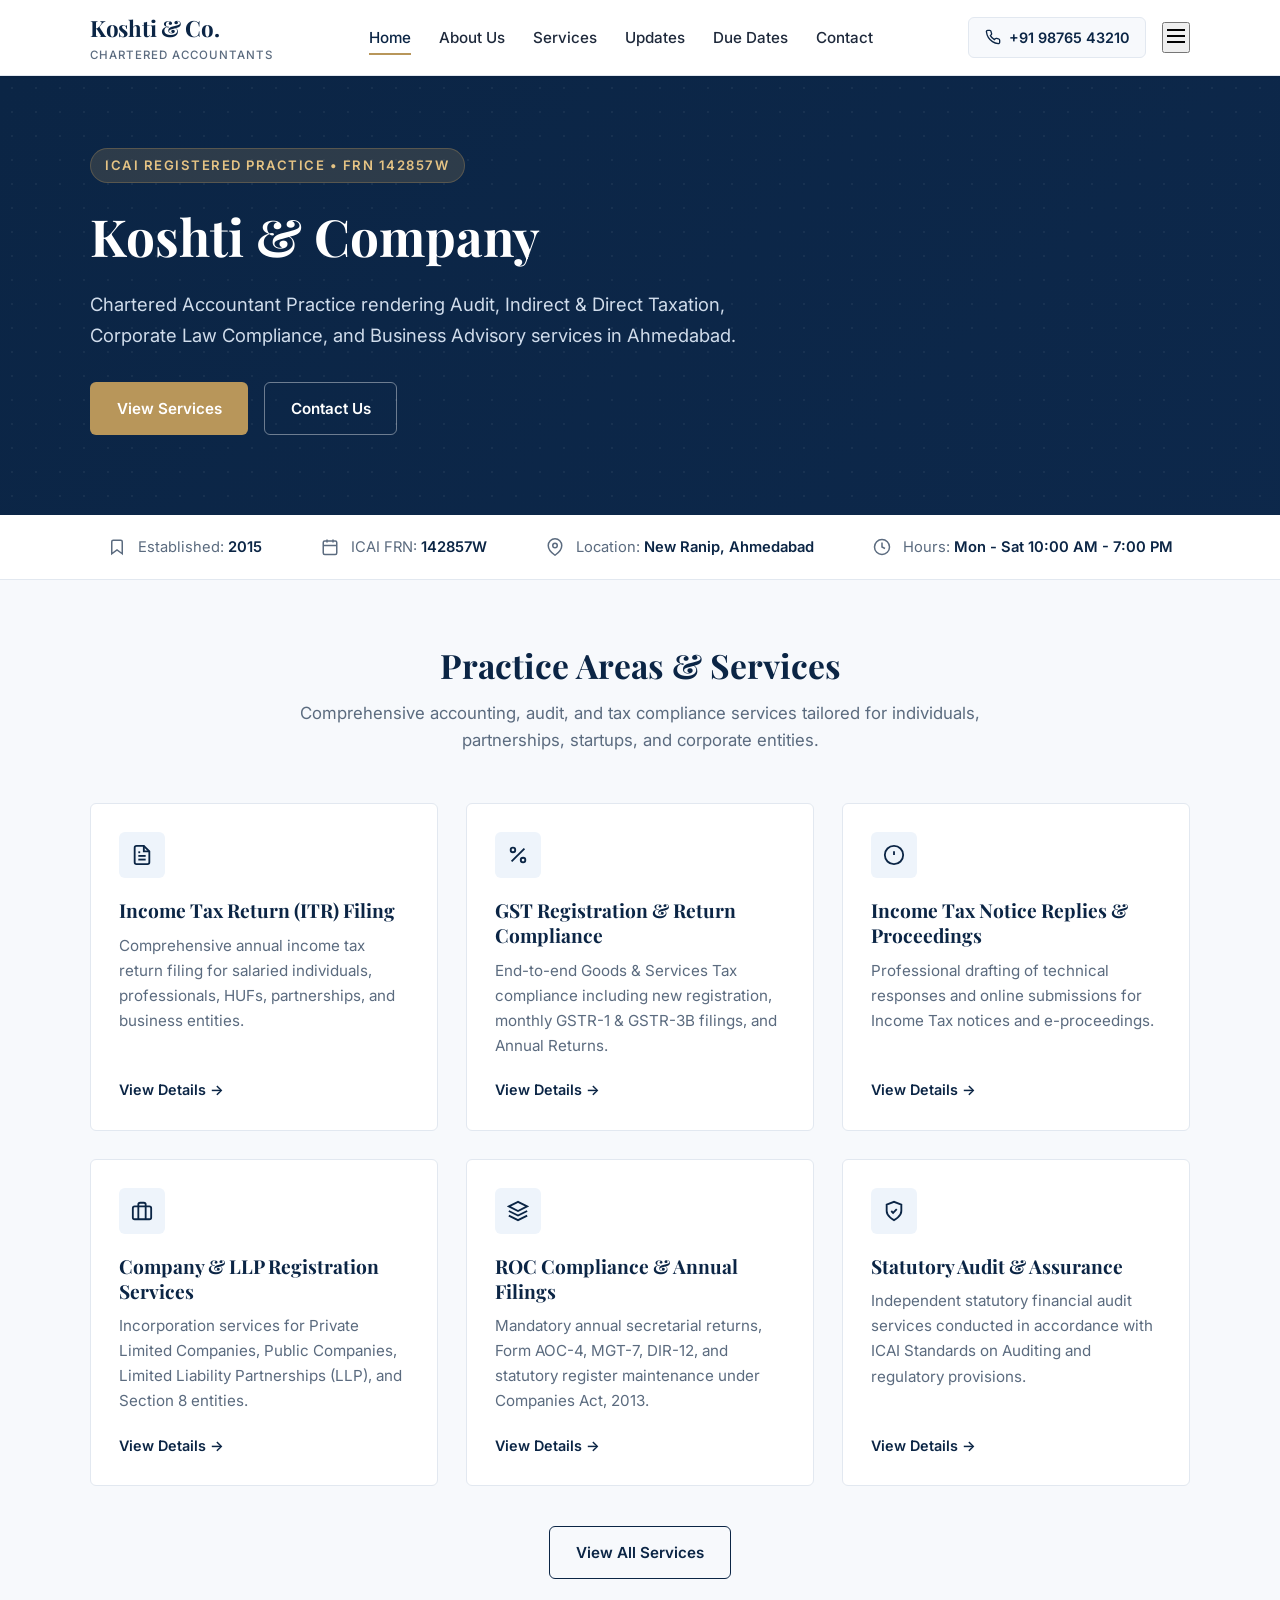
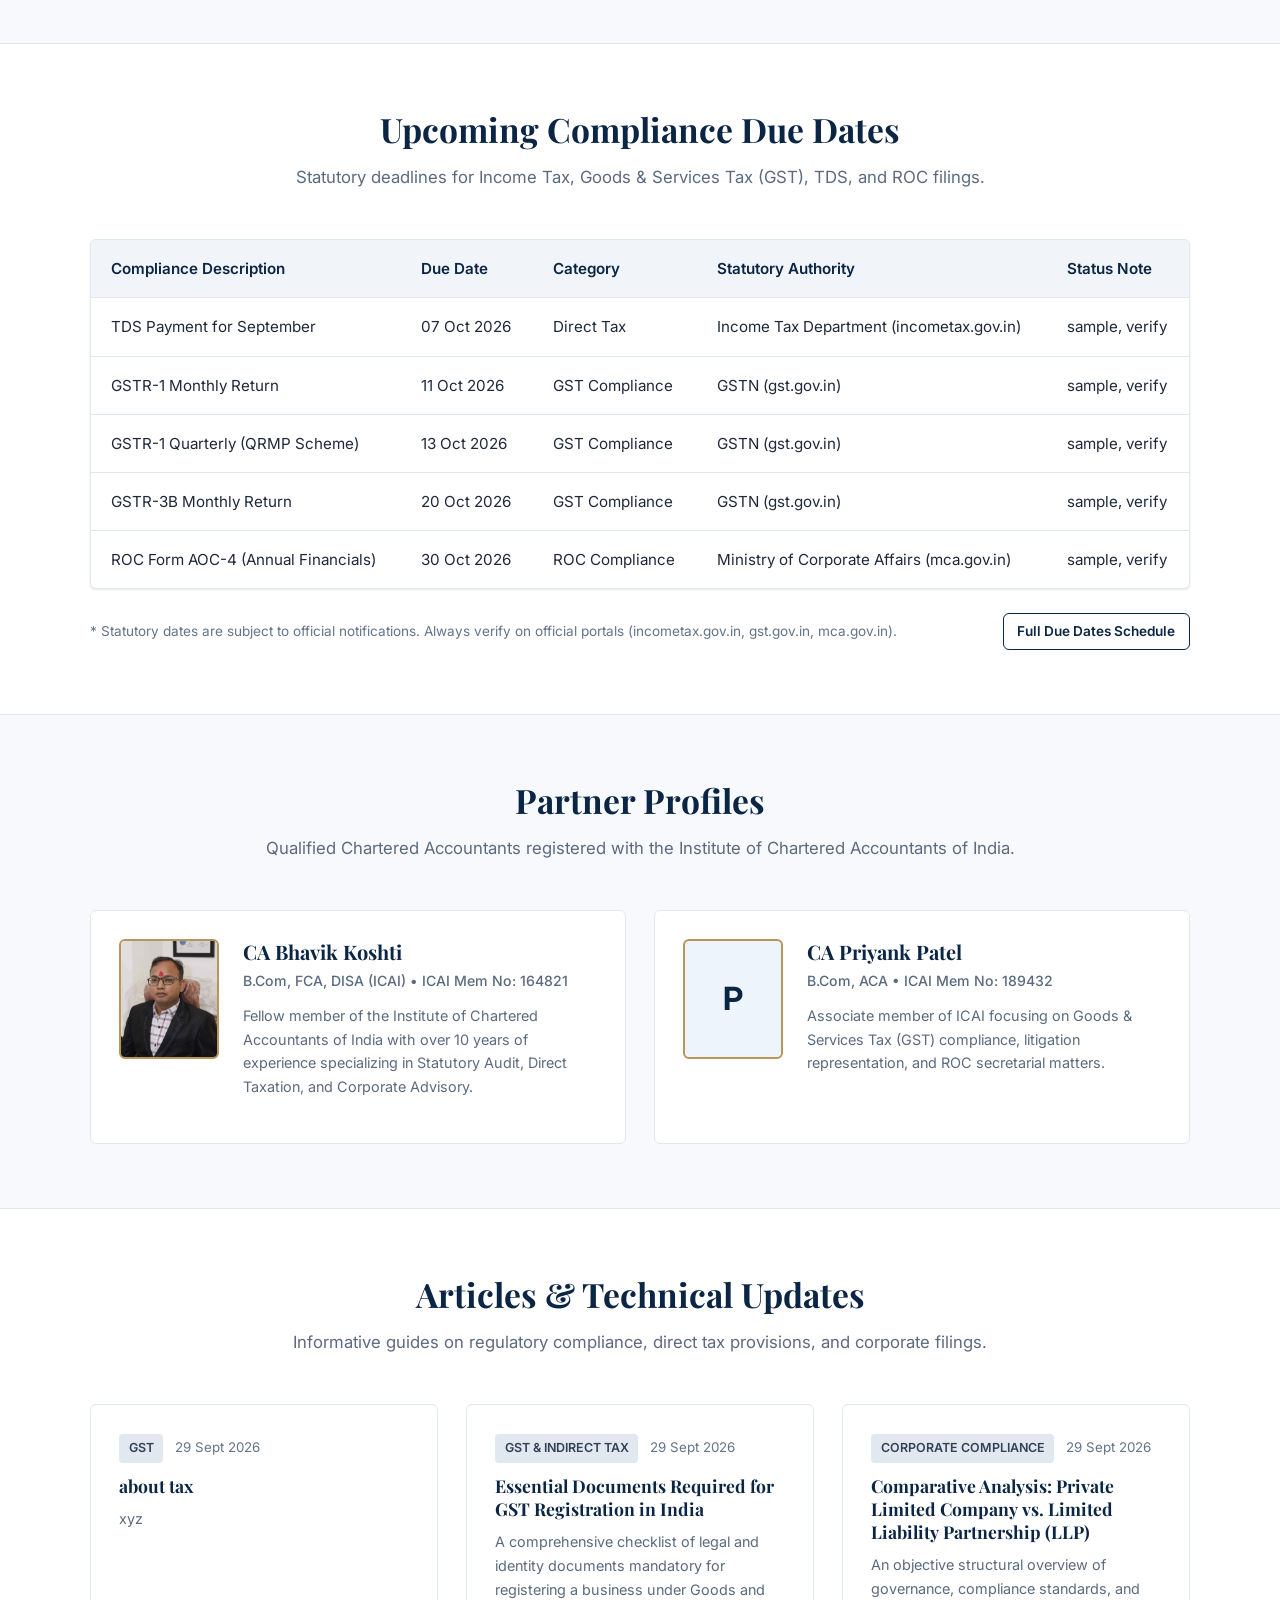
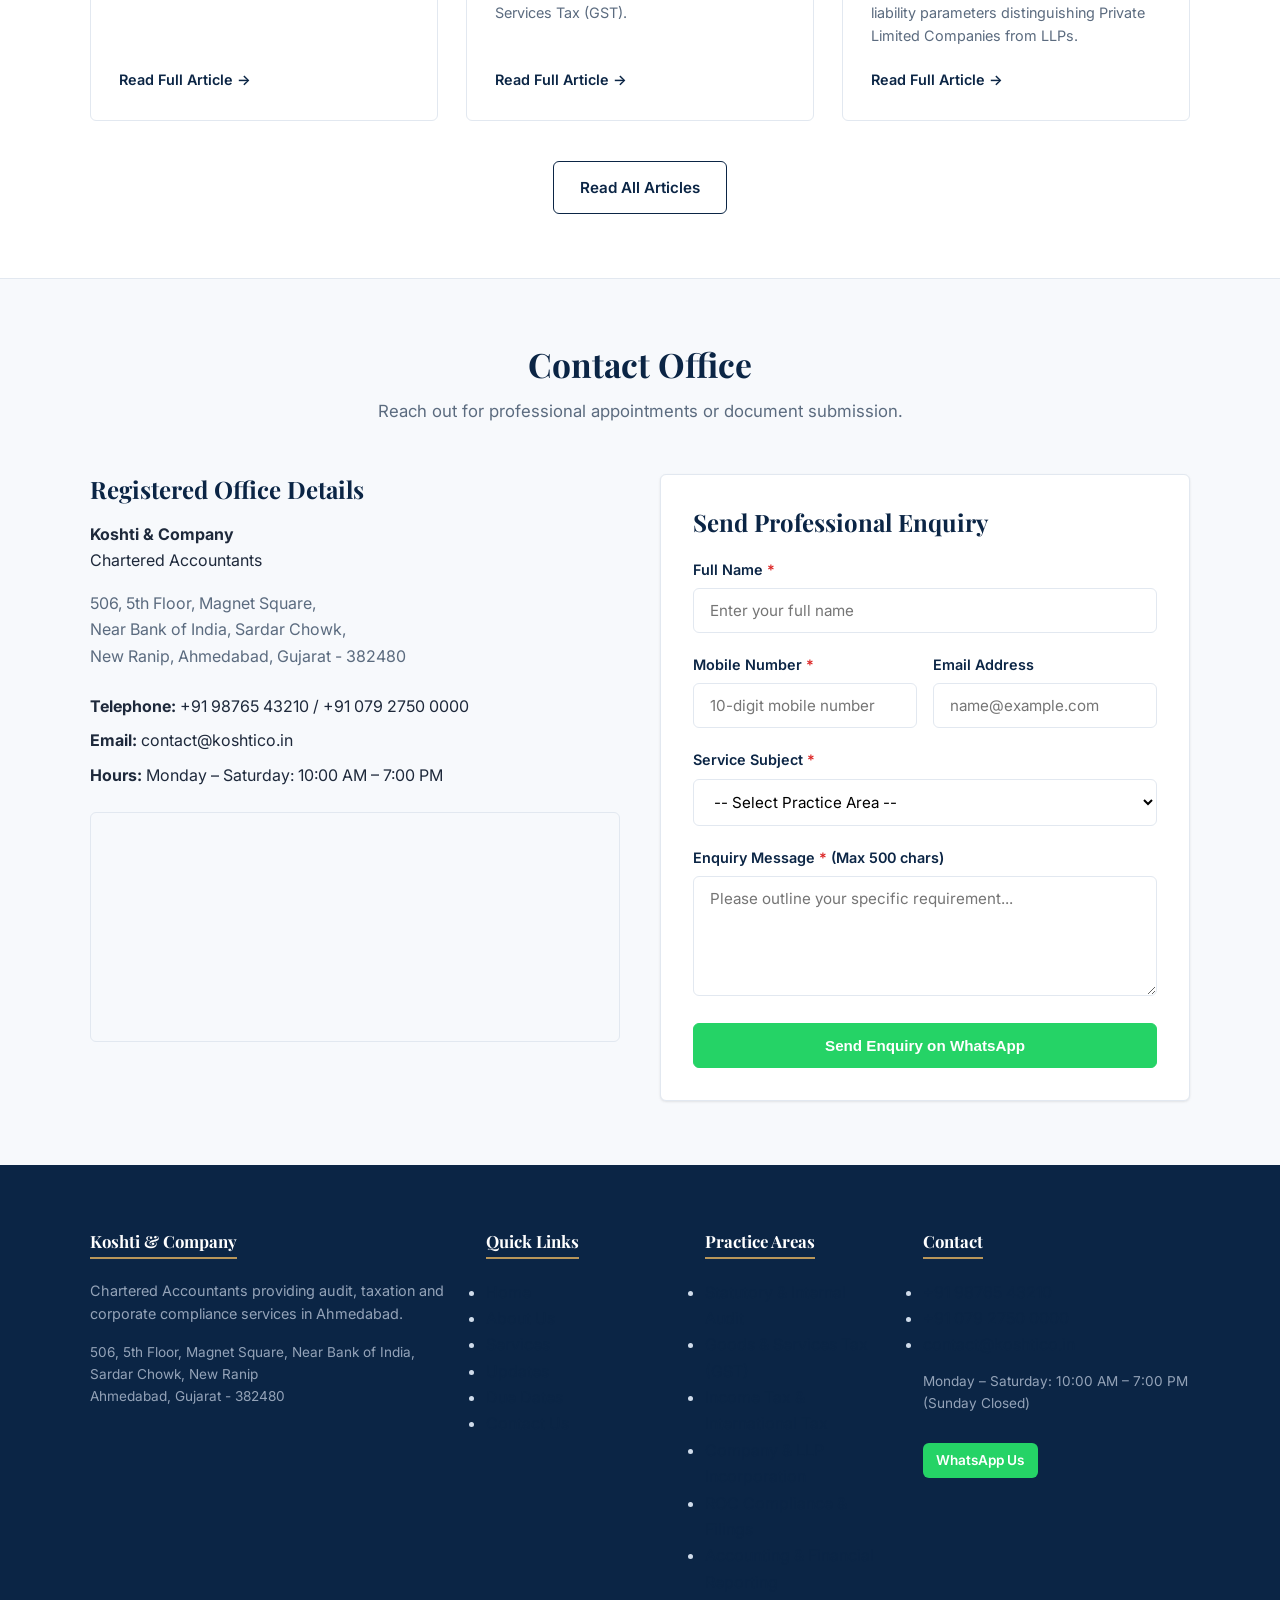
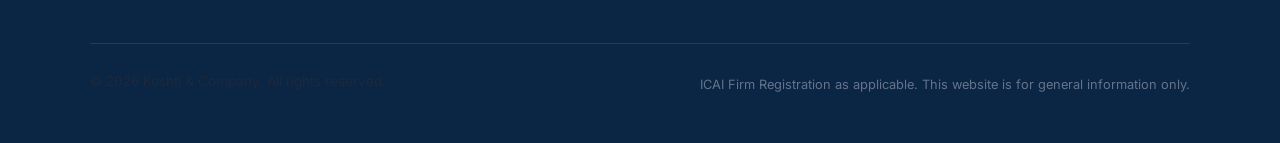
==== index.html @ a0640241 "Update project" ====
<!DOCTYPE html>
<html lang="en">
<head>
  <meta charset="UTF-8" />
  <meta name="viewport" content="width=device-width, initial-scale=1.0" />
  <title>Koshti & Company | Chartered Accountants | New Ranip, Ahmedabad</title>
  <meta name="description" content="Koshti & Company is a Chartered Accountant firm in New Ranip, Ahmedabad providing Statutory Audit, GST Compliance, Direct Taxation, and Corporate Secretarial Services." />
  <link rel="preconnect" href="https://fonts.googleapis.com">
  <link rel="preconnect" href="https://fonts.gstatic.com" crossorigin>
  <link href="https://fonts.googleapis.com/css2?family=Inter:wght@400;500;600;700&family=Playfair+Display:wght@600;700;800&display=swap" rel="stylesheet">
  <link rel="stylesheet" href="css/style.css" />
</head>
<body>

  <!-- Shared Site Header -->
  <div id="site-header"></div>

  <!-- Hero Section -->
  <section class="hero">
    <div class="hero-pattern"></div>
    <div class="container">
      <div class="hero-content">
        <span class="hero-badge">ICAI Registered Practice • FRN 142857W</span>
        <h1>Koshti & Company</h1>
        <p>Chartered Accountant Practice rendering Audit, Indirect & Direct Taxation, Corporate Law Compliance, and Business Advisory services in Ahmedabad.</p>
        <div class="hero-actions">
          <a href="services.html" class="btn btn-primary">View Services</a>
          <a href="contact.html" class="btn btn-secondary">Contact Us</a>
        </div>
      </div>
    </div>
  </section>

  <!-- Factual Information Strip -->
  <section class="fact-strip">
    <div class="container">
      <div class="fact-grid">
        <div class="fact-item">
          <svg width="18" height="18" viewBox="0 0 24 24" fill="none" stroke="currentColor" stroke-width="2"><path d="M19 21l-7-5-7 5V5a2 2 0 0 1 2-2h10a2 2 0 0 1 2 2z"></path></svg>
          <span>Established: <strong>2015</strong></span>
        </div>
        <div class="fact-item">
          <svg width="18" height="18" viewBox="0 0 24 24" fill="none" stroke="currentColor" stroke-width="2"><rect x="3" y="4" width="18" height="18" rx="2" ry="2"></rect><line x1="16" y1="2" x2="16" y2="6"></line><line x1="8" y1="2" x2="8" y2="6"></line><line x1="3" y1="10" x2="21" y2="10"></line></svg>
          <span>ICAI FRN: <strong>142857W</strong></span>
        </div>
        <div class="fact-item">
          <svg width="18" height="18" viewBox="0 0 24 24" fill="none" stroke="currentColor" stroke-width="2"><path d="M21 10c0 7-9 13-9 13s-9-6-9-13a9 9 0 0 1 18 0z"></path><circle cx="12" cy="10" r="3"></circle></svg>
          <span>Location: <strong>New Ranip, Ahmedabad</strong></span>
        </div>
        <div class="fact-item">
          <svg width="18" height="18" viewBox="0 0 24 24" fill="none" stroke="currentColor" stroke-width="2"><circle cx="12" cy="12" r="10"></circle><polyline points="12 6 12 12 16 14"></polyline></svg>
          <span>Hours: <strong>Mon - Sat 10:00 AM - 7:00 PM</strong></span>
        </div>
      </div>
    </div>
  </section>

  <!-- Practice Services Grid -->
  <section class="section">
    <div class="container">
      <div class="section-header">
        <h2>Practice Areas & Services</h2>
        <p>Comprehensive accounting, audit, and tax compliance services tailored for individuals, partnerships, startups, and corporate entities.</p>
      </div>

      <div class="grid-3" id="home-services-grid">
        <!-- Dynamically rendered via JS -->
      </div>

      <div style="text-align: center; margin-top: 2.5rem;">
        <a href="services.html" class="btn btn-outline">View All Services</a>
      </div>
    </div>
  </section>

  <!-- Upcoming Compliance Due Dates Widget -->
  <section class="section section-alt">
    <div class="container">
      <div class="section-header">
        <h2>Upcoming Compliance Due Dates</h2>
        <p>Statutory deadlines for Income Tax, Goods & Services Tax (GST), TDS, and ROC filings.</p>
      </div>

      <div class="due-table-wrapper" style="margin-bottom: 1.5rem;">
        <table class="due-table">
          <thead>
            <tr>
              <th>Compliance Description</th>
              <th>Due Date</th>
              <th>Category</th>
              <th>Statutory Authority</th>
              <th>Status Note</th>
            </tr>
          </thead>
          <tbody id="home-due-dates-body">
            <!-- Dynamically rendered via JS -->
          </tbody>
        </table>
      </div>

      <div style="display: flex; justify-content: space-between; align-items: center; flex-wrap: wrap; gap: 1rem;">
        <span style="font-size: 0.85rem; color: #64748B;">* Statutory dates are subject to official notifications. Always verify on official portals (incometax.gov.in, gst.gov.in, mca.gov.in).</span>
        <a href="due-dates.html" class="btn btn-outline btn-sm">Full Due Dates Schedule</a>
      </div>
    </div>
  </section>

  <!-- Partners Section -->
  <section class="section">
    <div class="container">
      <div class="section-header">
        <h2>Partner Profiles</h2>
        <p>Qualified Chartered Accountants registered with the Institute of Chartered Accountants of India.</p>
      </div>

      <div class="grid-3" id="home-partners-grid" style="grid-template-columns: repeat(auto-fit, minmax(340px, 1fr));">
        <!-- Dynamically rendered via JS -->
      </div>
    </div>
  </section>

  <!-- Latest Articles & Updates Section -->
  <section class="section section-alt">
    <div class="container">
      <div class="section-header">
        <h2>Articles & Technical Updates</h2>
        <p>Informative guides on regulatory compliance, direct tax provisions, and corporate filings.</p>
      </div>

      <div class="grid-3" id="home-articles-grid">
        <!-- Dynamically rendered via JS -->
      </div>

      <div style="text-align: center; margin-top: 2.5rem;">
        <a href="updates.html" class="btn btn-outline">Read All Articles</a>
      </div>
    </div>
  </section>

  <!-- Home Contact Section -->
  <section class="section">
    <div class="container">
      <div class="section-header">
        <h2>Contact Office</h2>
        <p>Reach out for professional appointments or document submission.</p>
      </div>

      <div style="display: grid; grid-template-columns: 1fr 1fr; gap: 2.5rem;" class="contact-grid-container">
        <!-- Contact Info & Map -->
        <div>
          <h3 style="margin-bottom: 1rem;">Registered Office Details</h3>
          <p><strong>Koshti & Company</strong><br />Chartered Accountants</p>
          <p class="text-muted" style="margin-bottom: 1.5rem;">
            506, 5th Floor, Magnet Square,<br />
            Near Bank of India, Sardar Chowk,<br />
            New Ranip, Ahmedabad, Gujarat - 382480
          </p>

          <p style="margin-bottom: 0.5rem;"><strong>Telephone:</strong> +91 98765 43210 / +91 079 2750 0000</p>
          <p style="margin-bottom: 0.5rem;"><strong>Email:</strong> contact@koshtico.in</p>
          <p style="margin-bottom: 1.5rem;"><strong>Hours:</strong> Monday – Saturday: 10:00 AM – 7:00 PM</p>

          <div style="border-radius: var(--radius); overflow: hidden; border: 1px solid var(--border-color); height: 230px;">
            <iframe src="https://maps.google.com/maps?q=Magnet+Square+New+Ranip+Ahmedabad&t=&z=15&ie=UTF8&iwloc=&output=embed" width="100%" height="100%" style="border:0;" allowfullscreen="" loading="lazy"></iframe>
          </div>
        </div>

        <!-- Contact Form -->
        <div style="background: var(--white); padding: 2rem; border-radius: var(--radius); border: 1px solid var(--border-color); box-shadow: var(--shadow-sm);">
          <h3 style="margin-bottom: 1.25rem;">Send Professional Enquiry</h3>
          
          <div id="home-contact-success" class="form-success-msg"></div>

          <form id="home-contact-form">
            <!-- Hidden Spam Honeypot -->
            <input type="text" name="website_hp" class="website-hp-field" tabindex="-1" autocomplete="off" />

            <div class="form-group">
              <label class="form-label" for="home-name">Full Name <span style="color:#DC2626;">*</span></label>
              <input type="text" id="home-name" class="form-control" placeholder="Enter your full name" required />
              <div id="err-home-name" class="form-error"></div>
            </div>

            <div style="display: grid; grid-template-columns: 1fr 1fr; gap: 1rem;">
              <div class="form-group">
                <label class="form-label" for="home-phone">Mobile Number <span style="color:#DC2626;">*</span></label>
                <input type="tel" id="home-phone" class="form-control" placeholder="10-digit mobile number" required />
                <div id="err-home-phone" class="form-error"></div>
              </div>
              <div class="form-group">
                <label class="form-label" for="home-email">Email Address</label>
                <input type="email" id="home-email" class="form-control" placeholder="name@example.com" />
                <div id="err-home-email" class="form-error"></div>
              </div>
            </div>

            <div class="form-group">
              <label class="form-label" for="home-subject">Service Subject <span style="color:#DC2626;">*</span></label>
              <select id="home-subject" class="form-control" required>
                <option value="">-- Select Practice Area --</option>
                <option value="ITR Filing (individuals & businesses)">Income Tax Return (ITR) Filing</option>
                <option value="GST Registration & Returns">GST Registration & Returns</option>
                <option value="Income Tax Notice Replies">Income Tax Notice Replies</option>
                <option value="Company & LLP Registration">Company & LLP Incorporation</option>
                <option value="ROC Compliance & Annual Filings">ROC Compliance & Annual Filings</option>
                <option value="Statutory Audit">Statutory & Internal Audit</option>
                <option value="Tax Audit">Tax Audit under Sec 44AB</option>
                <option value="Accounting & Bookkeeping">Accounting & Bookkeeping</option>
                <option value="Startup Registration & Compliance">Startup Advisory & Registration</option>
                <option value="NRI Taxation">NRI Taxation & 15CA/CB</option>
                <option value="Net Worth & Other Certifications">Net Worth Certifications</option>
                <option value="TDS Returns">TDS Return Filings</option>
              </select>
              <div id="err-home-subject" class="form-error"></div>
            </div>

            <div class="form-group">
              <label class="form-label" for="home-message">Enquiry Message <span style="color:#DC2626;">*</span> (Max 500 chars)</label>
              <textarea id="home-message" class="form-control" maxlength="500" placeholder="Please outline your specific requirement..." required></textarea>
              <div id="err-home-message" class="form-error"></div>
            </div>

            <button type="submit" id="home-submit-btn" class="btn btn-primary" style="width: 100%; background:#25D366; border-color:#25D366;">Send Enquiry on WhatsApp</button>
          </form>
        </div>
      </div>
    </div>
  </section>

  <!-- Shared Site Footer -->
  <div id="site-footer"></div>

  <!-- Client JavaScript -->
  <script src="js/data.js"></script>
  <script src="js/header.js"></script>
  <script src="js/footer.js"></script>
  <script src="js/main.js"></script>
  <script>
    document.addEventListener('DOMContentLoaded', () => {
      // 1. Services for Home Grid
      const servicesGrid = document.getElementById('home-services-grid');
      if (servicesGrid) {
        const services = (typeof getServices === 'function' ? getServices() : []).slice(0, 6);
        servicesGrid.innerHTML = services.map(s => `
          <div class="card">
            <div class="card-icon">${getServiceSvgIcon(s.icon)}</div>
            <h3 class="card-title">${s.title}</h3>
            <p class="card-body">${s.short_desc}</p>
            <a href="service.html?s=${s.slug}" class="card-link">View Details &rarr;</a>
          </div>
        `).join('');
      }

      // 2. Due Dates
      const dueBody = document.getElementById('home-due-dates-body');
      if (dueBody) {
        const dueDates = typeof getDueDates === 'function' ? getDueDates(5) : [];
        dueBody.innerHTML = dueDates.map(d => {
          const dt = new Date(d.due_date);
          const formatted = dt.toLocaleDateString('en-IN', { day: '2-digit', month: 'short', year: 'numeric' });
          return `<tr>
            <td>${d.title}</td>
            <td>${formatted}</td>
            <td>${d.category || ''}</td>
            <td>${d.authority || ''}</td>
            <td>${d.verification_status || ''}</td>
          </tr>`;
        }).join('') || '<tr><td colspan="5">No upcoming due dates.</td></tr>';
      }

      // 3. Config: hero + partners
      const config = typeof getSiteConfig === 'function' ? getSiteConfig() : {};
      if (config.heroBgImage) {
        const heroEl = document.querySelector('.hero');
        if (heroEl) {
          heroEl.style.setProperty('--hero-bg-img', `url('${config.heroBgImage}')`);
        }
      }
      const partnersGrid = document.getElementById('home-partners-grid');
      if (partnersGrid) {
        const partners = config.partners || [];
        partnersGrid.innerHTML = partners.map(p => {
          const hasPhoto = p.photo && p.photo.trim().length > 0;
          const avatarHtml = hasPhoto
            ? `<img src="${p.photo}" alt="${p.name}" onerror="this.outerHTML='${p.name.replace('CA ', '').charAt(0)}'" />`
            : p.name.replace('CA ', '').charAt(0);
          return `
            <div class="partner-card">
              <div class="partner-avatar">${avatarHtml}</div>
              <div class="partner-info">
                <h3>${p.name}</h3>
                <div class="partner-meta">${p.qualification} • ICAI Mem No: ${p.membershipNo}</div>
                <p style="font-size: 0.9rem; color: #5B6B7F;">${p.bio}</p>
              </div>
            </div>
          `;
        }).join('');
      }

      // 4. Articles
      const articlesGrid = document.getElementById('home-articles-grid');
      if (articlesGrid) {
        const articles = typeof getArticles === 'function' ? getArticles(3) : [];
        articlesGrid.innerHTML = articles.map(a => {
          const publishedDate = new Date(a.published_at).toLocaleDateString('en-IN', { day: '2-digit', month: 'short', year: 'numeric' });
          return `
            <div class="card">
              <div style="margin-bottom: 0.75rem;">
                <span class="badge-tag">${a.category}</span>
                <small style="color: #64748B; margin-left: 8px;">${publishedDate}</small>
              </div>
              <h3 class="card-title" style="font-size: 1.1rem;">${a.title}</h3>
              <p class="card-body" style="font-size: 0.9rem;">${a.excerpt}</p>
              <a href="article.html?a=${a.slug}" class="card-link">Read Full Article &rarr;</a>
            </div>
          `;
        }).join('');
      }

      // 5. Contact form → WhatsApp
      const form = document.getElementById('home-contact-form');
      if (form) {
        form.addEventListener('submit', (e) => {
          e.preventDefault();
          const name = document.getElementById('home-name').value.trim();
          const phone = document.getElementById('home-phone').value.trim();
          const email = document.getElementById('home-email').value.trim();
          const subject = document.getElementById('home-subject').value.trim();
          const message = document.getElementById('home-message').value.trim();
          const successBox = document.getElementById('home-contact-success');

          document.querySelectorAll('.form-error').forEach(el => el.style.display = 'none');
          successBox.style.display = 'none';

          let isValid = true;
          if (name.length < 2) {
            document.getElementById('err-home-name').textContent = 'Please enter your full name.';
            document.getElementById('err-home-name').style.display = 'block';
            isValid = false;
          }
          const cleanPhone = phone.replace(/[\s\-\+\(\)]/g, '');
          if (!/^(?:91)?[6789]\d{9}$/.test(cleanPhone)) {
            document.getElementById('err-home-phone').textContent = 'Enter a valid 10-digit Indian mobile number.';
            document.getElementById('err-home-phone').style.display = 'block';
            isValid = false;
          }
          if (email && !/^[^\s@]+@[^\s@]+\.[^\s@]+$/.test(email)) {
            document.getElementById('err-home-email').textContent = 'Enter a valid email address.';
            document.getElementById('err-home-email').style.display = 'block';
            isValid = false;
          }
          if (!subject) {
            document.getElementById('err-home-subject').textContent = 'Please select a service.';
            document.getElementById('err-home-subject').style.display = 'block';
            isValid = false;
          }
          if (message.length < 5) {
            document.getElementById('err-home-message').textContent = 'Message must be at least 5 characters.';
            document.getElementById('err-home-message').style.display = 'block';
            isValid = false;
          }
          if (!isValid) return;

          const waText = [
            'Hello Koshti & Company,',
            '',
            'I would like to make an enquiry.',
            '',
            `*Name:* ${name}`,
            `*Phone:* ${phone}`,
            email ? `*Email:* ${email}` : null,
            `*Service:* ${subject}`,
            `*Message:* ${message}`
          ].filter(Boolean).join('\n');

          const wa = (config && config.whatsapp) || '919876543210';
          window.open(`https://wa.me/${wa}?text=${encodeURIComponent(waText)}`, '_blank');
          form.reset();
          successBox.textContent = 'Opening WhatsApp… Please send the message to complete your enquiry.';
          successBox.style.display = 'block';
        });
      }
    });
  </script>
</body>
</html>
---- css/style.css ----
/* ==========================================================================
   Koshti & Company - Professional ICAI Compliant Stylesheet
   Palette: Deep Navy (#0B2545), Slate (#5B6B7F), Off-White (#F7F9FC), Muted Gold (#B8965A)
   ========================================================================== */

:root {
  --primary: #0B2545;
  --secondary: #5B6B7F;
  --bg-light: #F7F9FC;
  --accent: #B8965A;
  --text-dark: #1E293B;
  --border-color: #E2E8F0;
  --white: #FFFFFF;
  --shadow-sm: 0 1px 3px rgba(0,0,0,0.06), 0 1px 2px rgba(0,0,0,0.04);
  --shadow-md: 0 4px 12px rgba(11, 37, 69, 0.08);
  --shadow-lg: 0 10px 25px rgba(11, 37, 69, 0.12);
  --radius: 6px;
  --font-heading: 'Playfair Display', Georgia, serif;
  --font-body: 'Inter', -apple-system, BlinkMacSystemFont, "Segoe UI", Roboto, sans-serif;
  --max-width: 1140px;
}

*, *::before, *::after {
  box-sizing: border-box;
  margin: 0;
  padding: 0;
}

html {
  font-size: 16px;
  scroll-behavior: smooth;
  -webkit-text-size-adjust: 100%;
}

body {
  font-family: var(--font-body);
  color: var(--text-dark);
  background-color: var(--bg-light);
  line-height: 1.65;
  display: flex;
  flex-direction: column;
  min-height: 100vh;
  font-weight: 400;
}

/* Accessibility Focus States */
a:focus-visible, button:focus-visible, input:focus-visible, select:focus-visible, textarea:focus-visible {
  outline: 2px solid var(--accent);
  outline-offset: 3px;
}

/* Typography */
h1, h2, h3, h4, h5, h6 {
  font-family: var(--font-heading);
  color: var(--primary);
  line-height: 1.3;
  margin-bottom: 0.75rem;
  font-weight: 700;
}

h1 { font-size: clamp(2rem, 4vw, 2.75rem); }
h2 { font-size: clamp(1.5rem, 3vw, 2.1rem); }
h3 { font-size: clamp(1.25rem, 2.5vw, 1.5rem); }
h4 { font-size: 1.15rem; }

p {
  margin-bottom: 1rem;
  color: var(--text-dark);
}

.text-muted { color: var(--secondary); }
.text-accent { color: var(--accent); }

a {
  color: var(--primary);
  text-decoration: none;
  transition: color 0.2s ease;
}

a:hover {
  color: var(--accent);
}

/* Layout Elements */
.container {
  width: 100%;
  max-width: var(--max-width);
  margin: 0 auto;
  padding: 0 1.25rem;
}

.section {
  padding: 4rem 0;
}

.section-alt {
  background-color: var(--white);
  border-top: 1px solid var(--border-color);
  border-bottom: 1px solid var(--border-color);
}

.section-header {
  text-align: center;
  max-width: 750px;
  margin: 0 auto 3rem auto;
}

.section-header p {
  color: var(--secondary);
  font-size: 1.05rem;
}

/* Sticky Header */
.site-header {
  background-color: var(--white);
  border-bottom: 1px solid var(--border-color);
  position: sticky;
  top: 0;
  z-index: 1000;
  box-shadow: var(--shadow-sm);
  transition: all 0.3s ease;
}

.header-inner {
  display: flex;
  align-items: center;
  justify-content: space-between;
  height: 75px;
}

.logo-brand {
  display: flex;
  flex-direction: column;
}

.logo-brand .brand-title {
  font-family: var(--font-heading);
  font-size: 1.4rem;
  font-weight: 700;
  color: var(--primary);
  letter-spacing: -0.3px;
}

.logo-brand .brand-subtitle {
  font-size: 0.72rem;
  text-transform: uppercase;
  letter-spacing: 1px;
  color: var(--secondary);
  font-weight: 500;
}

/* Navigation */
.nav-menu {
  display: flex;
  align-items: center;
  gap: 1.75rem;
  list-style: none;
}

.nav-link {
  font-size: 0.95rem;
  font-weight: 500;
  color: var(--text-dark);
  padding: 0.5rem 0;
  position: relative;
}

.nav-link:hover, .nav-link.active {
  color: var(--primary);
}

.nav-link.active::after {
  content: '';
  position: absolute;
  bottom: 0;
  left: 0;
  right: 0;
  height: 2px;
  background-color: var(--accent);
}

.header-cta-phone {
  display: inline-flex;
  align-items: center;
  gap: 0.5rem;
  font-size: 0.9rem;
  font-weight: 600;
  color: var(--primary);
  background-color: var(--bg-light);
  padding: 0.5rem 1rem;
  border-radius: var(--radius);
  border: 1px solid var(--border-color);
}

.header-cta-phone:hover {
  background-color: #EBF1F8;
}

/* Mobile Nav Toggle */
.mobile-nav-toggle {
  display: none;
  background: none;
  border: none;
  font-size: 1.5rem;
  color: var(--primary);
  cursor: pointer;
  padding: 0.5rem;
}

/* Hero Section */
.hero {
  background-color: var(--primary);
  background-image: linear-gradient(135deg, rgba(11, 37, 69, 0.88) 0%, rgba(13, 40, 75, 0.92) 100%), var(--hero-bg-img, none);
  background-size: cover;
  background-position: center;
  color: var(--white);
  padding: 4.5rem 0 5rem 0;
  position: relative;
  overflow: hidden;
}

.hero-pattern {
  position: absolute;
  top: 0; right: 0; bottom: 0; left: 0;
  opacity: 0.05;
  background-image: radial-gradient(#ffffff 1px, transparent 1px);
  background-size: 24px 24px;
  pointer-events: none;
}

.hero-content {
  max-width: 800px;
  position: relative;
  z-index: 2;
}

.hero-badge {
  display: inline-block;
  background: rgba(184, 150, 90, 0.2);
  color: #E5C384;
  font-size: 0.82rem;
  text-transform: uppercase;
  letter-spacing: 1.5px;
  font-weight: 600;
  padding: 0.35rem 0.9rem;
  border-radius: 20px;
  margin-bottom: 1.25rem;
  border: 1px solid rgba(184, 150, 90, 0.3);
}

.hero h1 {
  color: var(--white);
  font-size: clamp(2.2rem, 4.5vw, 3.2rem);
  margin-bottom: 1.25rem;
}

.hero p {
  color: #D0DCEB;
  font-size: 1.15rem;
  margin-bottom: 2rem;
  max-width: 700px;
}

.hero-actions {
  display: flex;
  gap: 1rem;
  flex-wrap: wrap;
}

/* Buttons */
.btn {
  display: inline-flex;
  align-items: center;
  justify-content: center;
  gap: 0.5rem;
  padding: 0.8rem 1.6rem;
  font-size: 0.95rem;
  font-weight: 600;
  border-radius: var(--radius);
  cursor: pointer;
  transition: all 0.2s ease;
  border: 1px solid transparent;
  text-align: center;
}

.btn-primary {
  background-color: var(--accent);
  color: var(--white);
}

.btn-primary:hover {
  background-color: #A08046;
  color: var(--white);
}

.btn-secondary {
  background-color: transparent;
  color: var(--white);
  border-color: rgba(255, 255, 255, 0.4);
}

.btn-secondary:hover {
  background-color: rgba(255, 255, 255, 0.1);
  color: var(--white);
}

.btn-outline {
  background-color: transparent;
  color: var(--primary);
  border-color: var(--primary);
}

.btn-outline:hover {
  background-color: var(--primary);
  color: var(--white);
}

.btn-sm {
  padding: 0.4rem 0.85rem;
  font-size: 0.85rem;
}

/* Fact Strip */
.fact-strip {
  background-color: var(--white);
  border-bottom: 1px solid var(--border-color);
  padding: 1.25rem 0;
}

.fact-grid {
  display: flex;
  justify-content: space-around;
  align-items: center;
  flex-wrap: wrap;
  gap: 1.5rem;
}

.fact-item {
  display: flex;
  align-items: center;
  gap: 0.75rem;
  font-size: 0.92rem;
  color: var(--secondary);
}

.fact-item strong {
  color: var(--primary);
  font-weight: 600;
}

/* Cards Grid */
.grid-3 {
  display: grid;
  grid-template-columns: repeat(auto-fit, minmax(320px, 1fr));
  gap: 1.75rem;
}

.grid-4 {
  display: grid;
  grid-template-columns: repeat(auto-fit, minmax(260px, 1fr));
  gap: 1.5rem;
}

/* Service Card */
.card {
  background: var(--white);
  border: 1px solid var(--border-color);
  border-radius: var(--radius);
  padding: 1.75rem;
  transition: transform 0.2s ease, box-shadow 0.2s ease;
  display: flex;
  flex-direction: column;
}

.card:hover {
  transform: translateY(-4px);
  box-shadow: var(--shadow-md);
  border-color: #CBD5E1;
}

.card-icon {
  width: 46px;
  height: 46px;
  background-color: #EEF4FB;
  border-radius: var(--radius);
  display: flex;
  align-items: center;
  justify-content: center;
  color: var(--primary);
  margin-bottom: 1.25rem;
}

.card-title {
  font-size: 1.2rem;
  margin-bottom: 0.6rem;
}

.card-body {
  font-size: 0.95rem;
  color: var(--secondary);
  flex-grow: 1;
  margin-bottom: 1.25rem;
}

.card-link {
  font-size: 0.9rem;
  font-weight: 600;
  color: var(--primary);
  display: inline-flex;
  align-items: center;
  gap: 0.4rem;
}

.card-link:hover {
  color: var(--accent);
}

/* Due Dates Widget / Table */
.due-table-wrapper {
  background: var(--white);
  border: 1px solid var(--border-color);
  border-radius: var(--radius);
  overflow-x: auto;
  box-shadow: var(--shadow-sm);
}

.due-table {
  width: 100%;
  border-collapse: collapse;
  text-align: left;
  font-size: 0.95rem;
}

.due-table th {
  background-color: #F1F5F9;
  color: var(--primary);
  font-weight: 600;
  padding: 1rem 1.25rem;
  border-bottom: 1px solid var(--border-color);
  white-space: nowrap;
}

.due-table td {
  padding: 1rem 1.25rem;
  border-bottom: 1px solid var(--border-color);
}

.due-table tbody tr:last-child td {
  border-bottom: none;
}

.due-table tbody tr:hover {
  background-color: #F8FAFC;
}

.badge-tag {
  display: inline-block;
  padding: 0.25rem 0.6rem;
  border-radius: 4px;
  font-size: 0.78rem;
  font-weight: 600;
  text-transform: uppercase;
  background-color: #E2E8F0;
  color: #334155;
}

.badge-verify {
  background-color: #FEF3C7;
  color: #92400E;
  font-size: 0.75rem;
  padding: 0.2rem 0.5rem;
  border-radius: 4px;
}

/* Partner Profile Card */
.partner-card {
  display: flex;
  gap: 1.5rem;
  background: var(--white);
  border: 1px solid var(--border-color);
  border-radius: var(--radius);
  padding: 1.75rem;
  align-items: flex-start;
}

.partner-avatar {
  width: 100px;
  height: 120px;
  border-radius: var(--radius);
  background-color: #EEF4FB;
  overflow: hidden;
  flex-shrink: 0;
  display: flex;
  align-items: center;
  justify-content: center;
  font-size: 2rem;
  color: var(--primary);
  font-weight: 700;
  border: 2px solid var(--accent);
}

.partner-avatar img {
  width: 100%;
  height: 100%;
  object-fit: cover;
  object-position: top center;
}

.partner-info h3 {
  font-size: 1.25rem;
  margin-bottom: 0.2rem;
}

.partner-meta {
  font-size: 0.88rem;
  color: var(--secondary);
  font-weight: 500;
  margin-bottom: 0.75rem;
}

/* Forms */
.form-group {
  margin-bottom: 1.25rem;
}

.form-label {
  display: block;
  font-size: 0.9rem;
  font-weight: 600;
  color: var(--primary);
  margin-bottom: 0.4rem;
}

.form-control {
  width: 100%;
  padding: 0.75rem 1rem;
  font-size: 0.95rem;
  font-family: var(--font-body);
  border: 1px solid var(--border-color);
  border-radius: var(--radius);
  background-color: var(--white);
  transition: border-color 0.2s;
}

.form-control:focus {
  border-color: var(--primary);
  outline: none;
}

textarea.form-control {
  resize: vertical;
  min-height: 120px;
}

.form-error {
  color: #DC2626;
  font-size: 0.82rem;
  margin-top: 0.3rem;
  display: none;
}

.form-success-msg {
  background-color: #DEF7EC;
  color: #03543F;
  border: 1px solid #BCF0DA;
  padding: 1rem;
  border-radius: var(--radius);
  margin-bottom: 1.5rem;
  display: none;
}

/* Footer */
.site-footer {
  background-color: var(--primary);
  color: #D0DCEB;
  padding: 4rem 0 2rem 0;
  margin-top: auto;
}

.footer-grid {
  display: grid;
  grid-template-columns: 2fr 1fr 1fr 1.5fr;
  gap: 2.5rem;
  margin-bottom: 3rem;
}

.footer-col h4 {
  color: var(--white);
  font-size: 1.05rem;
  margin-bottom: 1.2rem;
  border-bottom: 2px solid var(--accent);
  display: inline-block;
  padding-bottom: 0.3rem;
}

.footer-links {
  list-style: none;
}

.footer-links li {
  margin-bottom: 0.6rem;
}

.footer-links a {
  color: #B0C4DE;
  font-size: 0.92rem;
}

.footer-links a:hover {
  color: var(--white);
}

.footer-disclaimer-box {
  background: rgba(255, 255, 255, 0.05);
  border: 1px solid rgba(255, 255, 255, 0.1);
  padding: 1.25rem;
  border-radius: var(--radius);
  font-size: 0.84rem;
  line-height: 1.5;
  color: #94A3B8;
  margin-bottom: 2rem;
}

.footer-bottom {
  border-top: 1px solid rgba(255, 255, 255, 0.1);
  padding-top: 1.5rem;
  display: flex;
  justify-content: space-between;
  align-items: center;
  font-size: 0.85rem;
  color: #94A3B8;
  flex-wrap: wrap;
  gap: 1rem;
}

/* Mobile Action Sticky Bar */
.mobile-action-bar {
  display: none;
  position: fixed;
  bottom: 0;
  left: 0;
  right: 0;
  background: var(--white);
  border-top: 1px solid var(--border-color);
  z-index: 999;
  padding: 0.6rem 1rem;
  box-shadow: 0 -4px 10px rgba(0,0,0,0.08);
}

.mobile-action-grid {
  display: grid;
  grid-template-columns: 1fr 1fr;
  gap: 0.75rem;
}

/* Checklist Block */
.checklist-box {
  background: #F8FAFC;
  border-left: 4px solid var(--accent);
  padding: 1.25rem;
  border-radius: 0 var(--radius) var(--radius) 0;
  margin: 1.5rem 0;
}

.checklist-box h4 {
  margin-bottom: 0.75rem;
}

.checklist-list {
  list-style: none;
}

.checklist-list li {
  position: relative;
  padding-left: 1.5rem;
  margin-bottom: 0.5rem;
  font-size: 0.95rem;
}

.checklist-list li::before {
  content: '✓';
  position: absolute;
  left: 0;
  color: var(--accent);
  font-weight: bold;
}

/* Hidden Honeypot Field */
.website-hp-field {
  display: none !important;
  visibility: hidden !important;
}

/* Print Styles for Due Dates */
@media print {
  .site-header, .site-footer, .hero-actions, .mobile-action-bar, .no-print {
    display: none !important;
  }
  body {
    background: #fff;
    color: #000;
  }
  .container {
    max-width: 100%;
    width: 100%;
    padding: 0;
  }
  .due-table-wrapper {
    border: 1px solid #000;
    box-shadow: none;
  }
  .due-table th, .due-table td {
    border: 1px solid #000;
  }
}

/* Media Queries */
@media (max-width: 992px) {
  .footer-grid {
    grid-template-columns: 1fr 1fr;
  }
}

@media (max-width: 768px) {
  .mobile-nav-toggle {
    display: block;
  }

  .nav-menu {
    display: none;
    position: absolute;
    top: 75px;
    left: 0;
    right: 0;
    background: var(--white);
    flex-direction: column;
    padding: 1.5rem;
    border-bottom: 1px solid var(--border-color);
    box-shadow: var(--shadow-md);
    gap: 1rem;
    align-items: flex-start;
  }

  .nav-menu.open {
    display: flex;
  }

  .header-cta-phone {
    display: none;
  }

  .partner-card {
    flex-direction: column;
  }

  .footer-grid {
    grid-template-columns: 1fr;
  }

  .mobile-action-bar {
    display: block;
  }

  body {
    padding-bottom: 60px; /* space for mobile bar */
  }
}

/* Reduced Motion */
@media (prefers-reduced-motion: reduce) {
  *, *::before, *::after {
    animation-duration: 0.01ms !important;
    animation-iteration-count: 1 !important;
    transition-duration: 0.01ms !important;
    scroll-behavior: auto !important;
  }
}
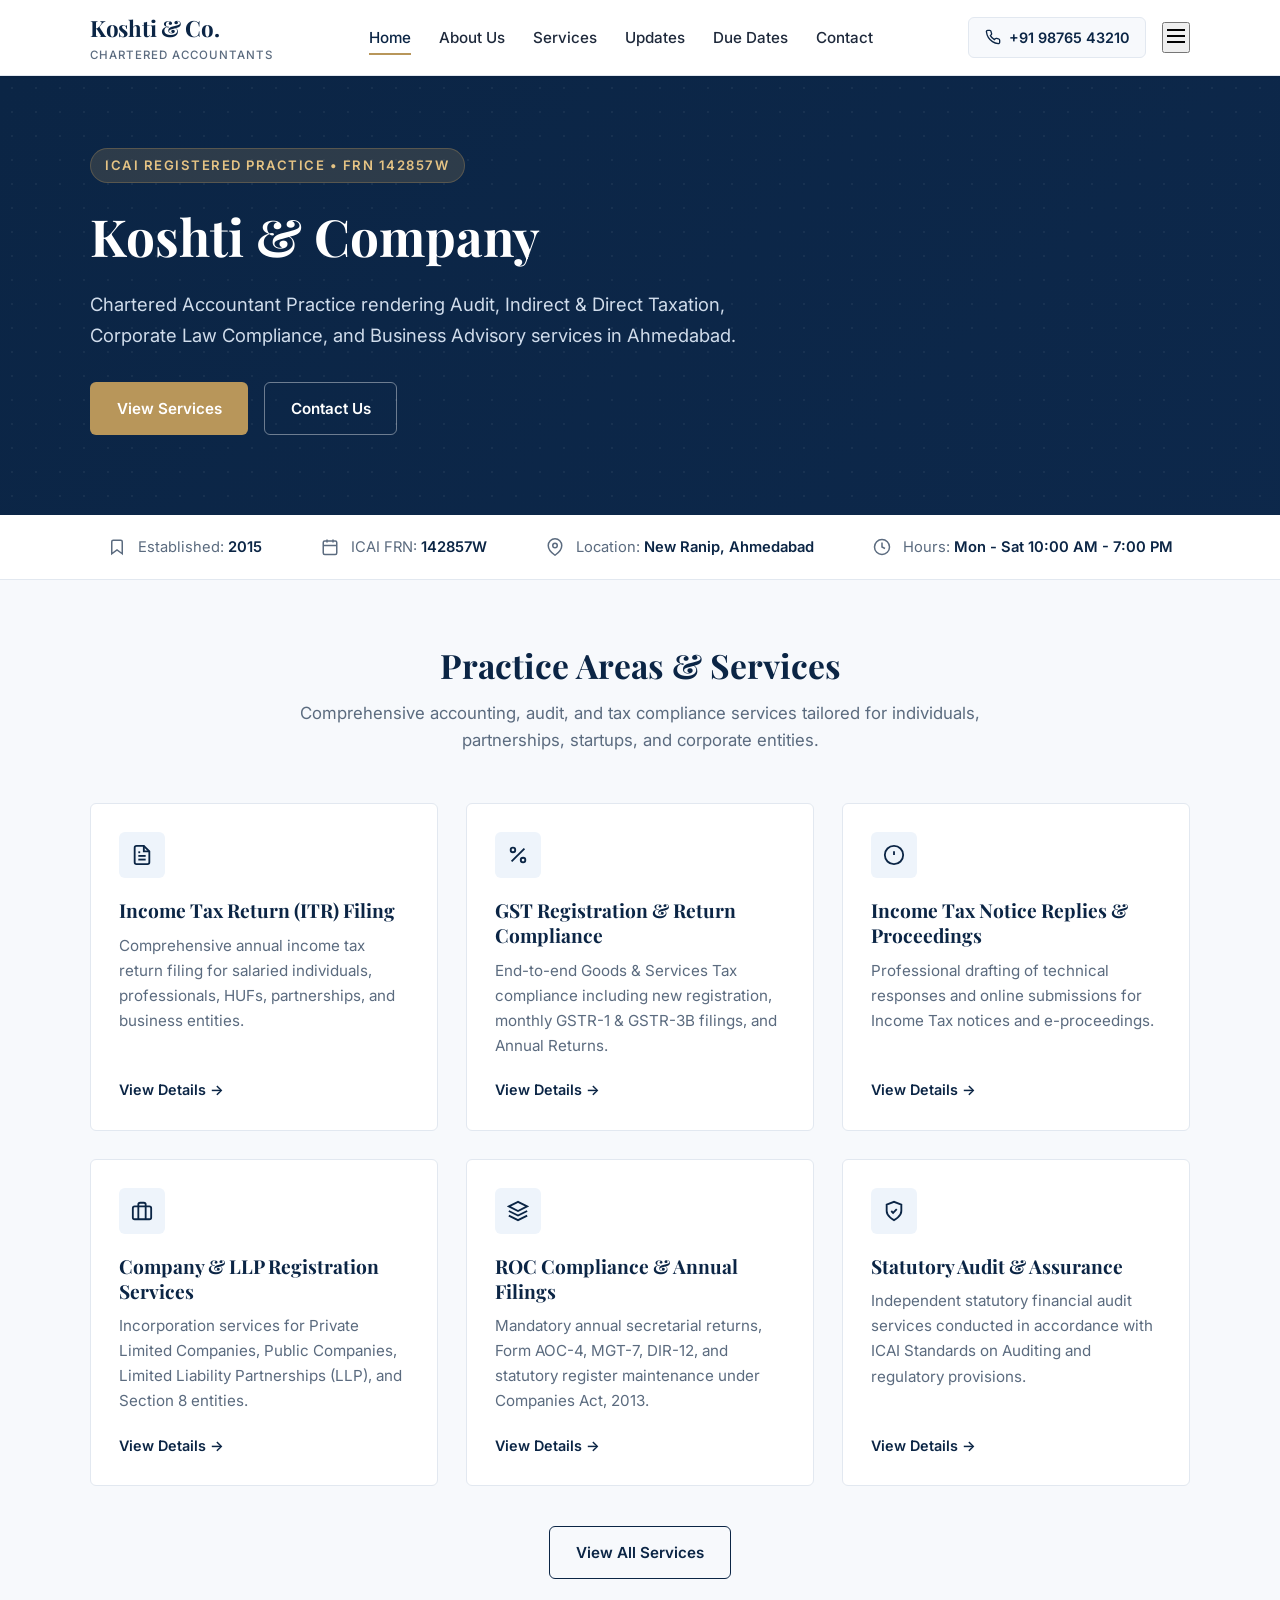
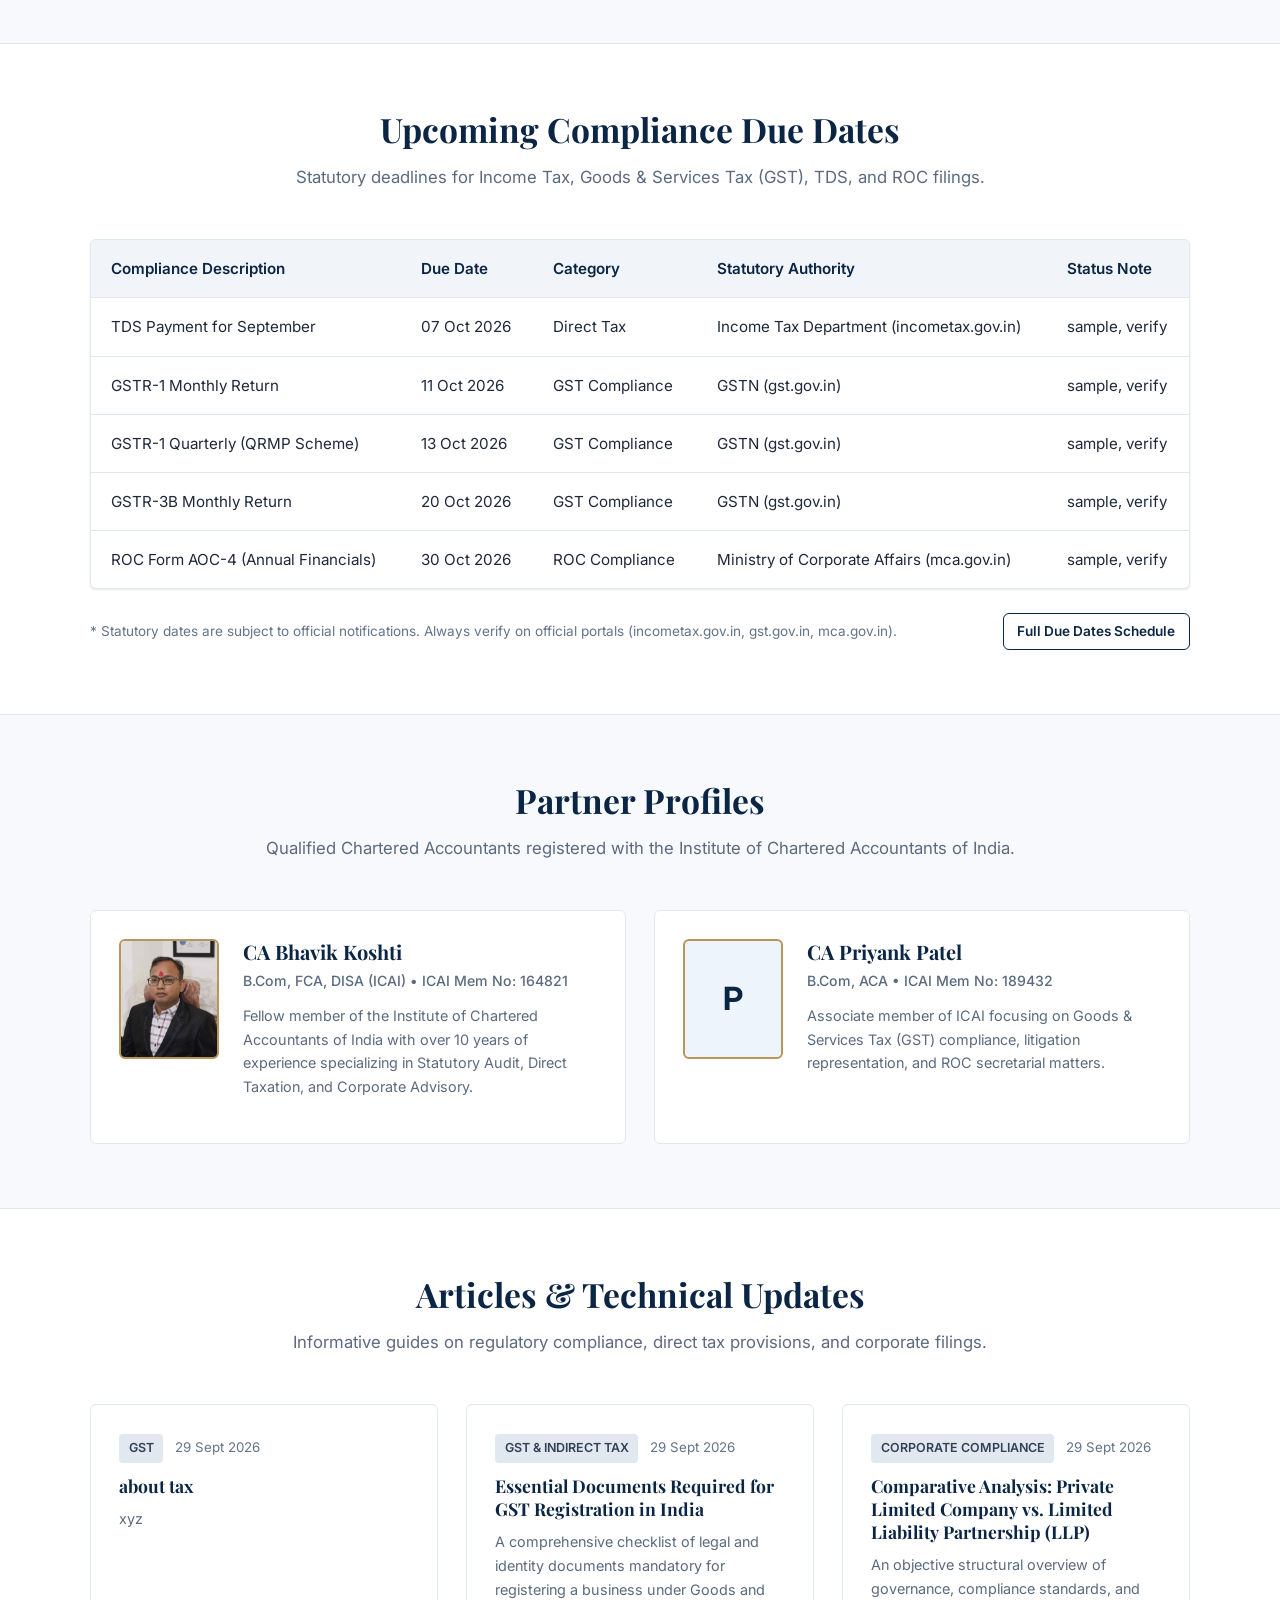
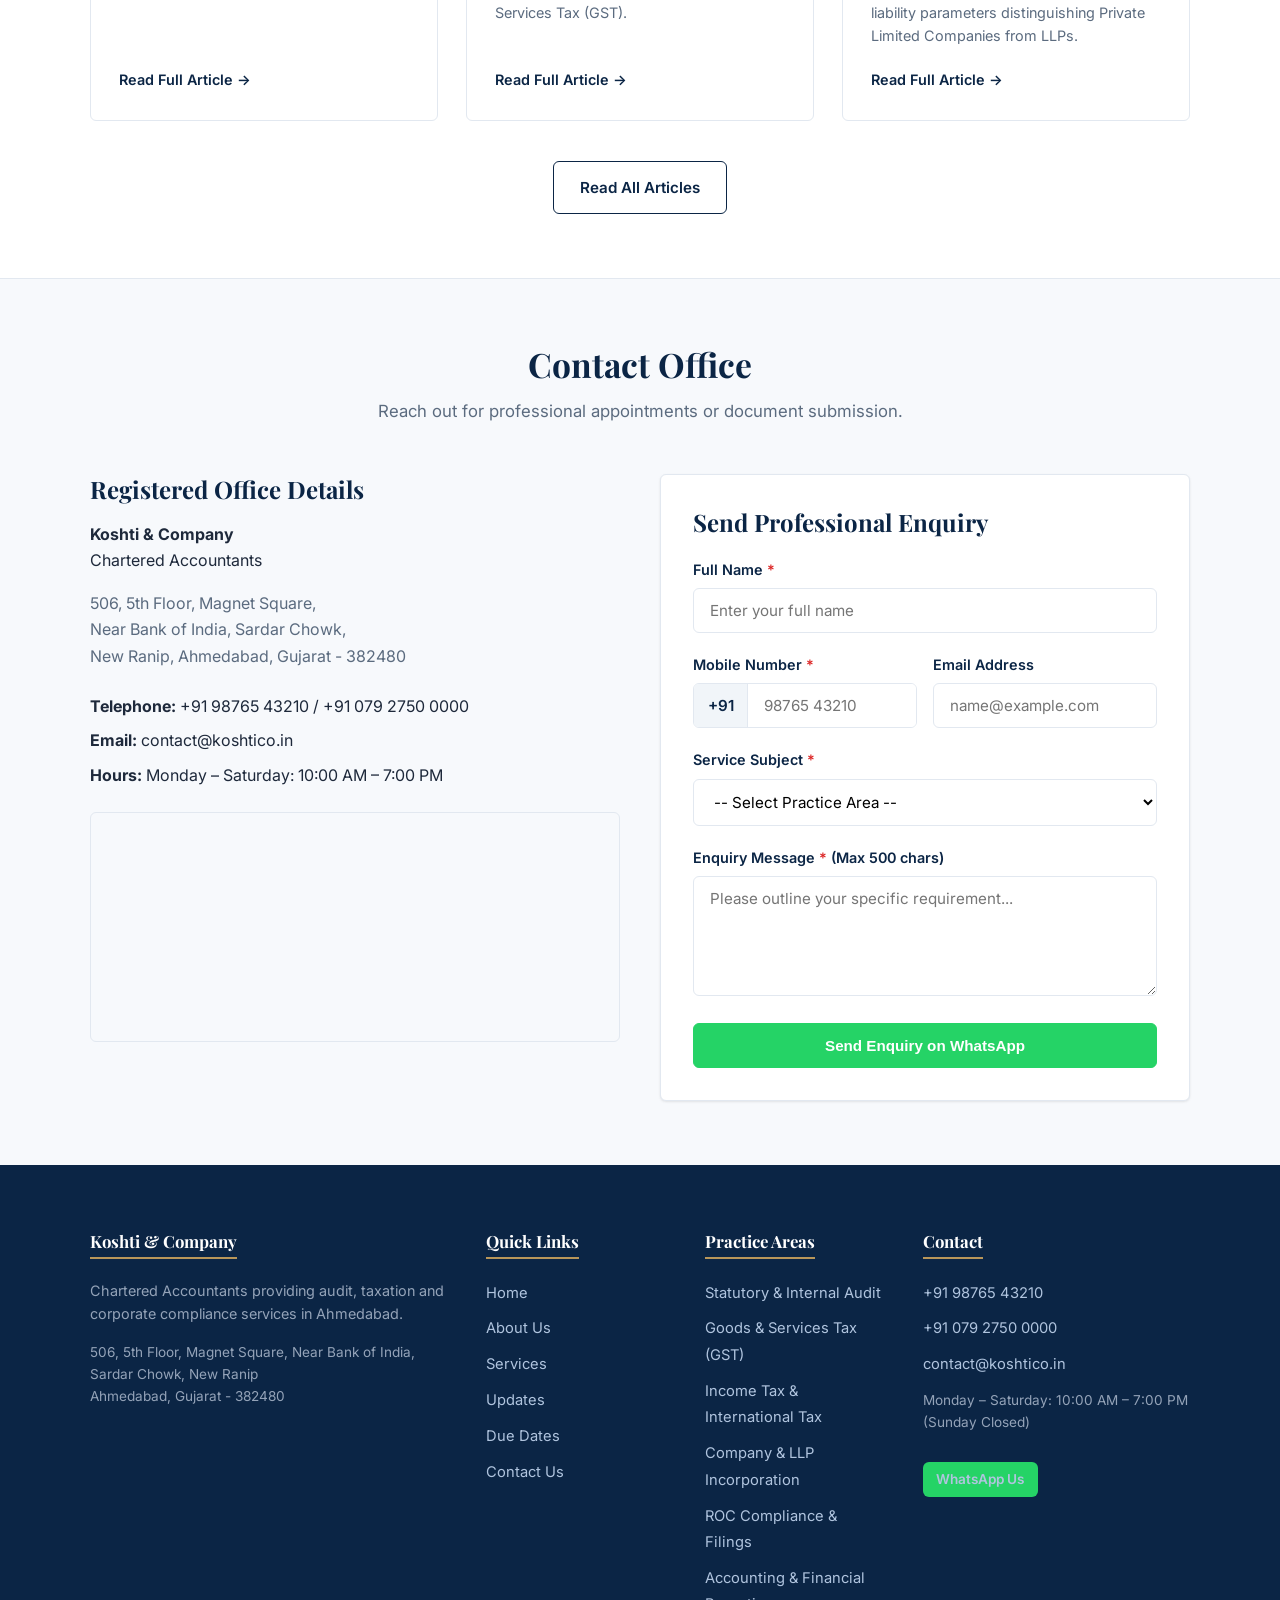
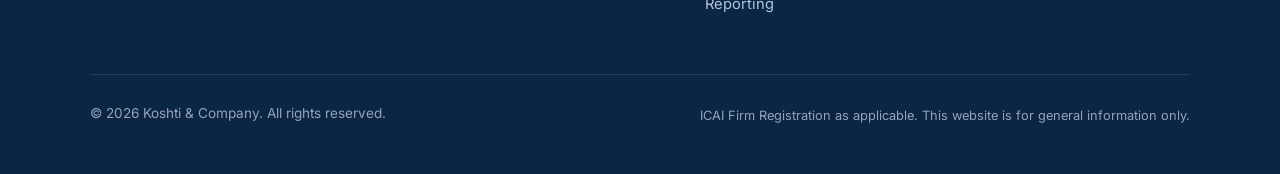
==== commit d7462a65: "Update project" ====
--- a/index.html
+++ b/index.html
@@ -181,10 +181,13 @@
               <div id="err-home-name" class="form-error"></div>
             </div>
 
-            <div style="display: grid; grid-template-columns: 1fr 1fr; gap: 1rem;">
+            <div class="form-row-2" style="display: grid; grid-template-columns: 1fr 1fr; gap: 1rem;">
               <div class="form-group">
                 <label class="form-label" for="home-phone">Mobile Number <span style="color:#DC2626;">*</span></label>
-                <input type="tel" id="home-phone" class="form-control" placeholder="10-digit mobile number" required />
+                <div class="phone-input-wrap">
+                  <span class="phone-prefix">+91</span>
+                  <input type="tel" id="home-phone" class="form-control" placeholder="98765 43210" inputmode="numeric" autocomplete="tel" maxlength="12" required />
+                </div>
                 <div id="err-home-phone" class="form-error"></div>
               </div>
               <div class="form-group">
--- a/css/style.css
+++ b/css/style.css
@@ -552,6 +552,51 @@
   min-height: 120px;
 }
 
+/* Phone field – better mobile UI */
+.phone-input-wrap {
+  display: flex;
+  align-items: stretch;
+  width: 100%;
+  border: 1px solid var(--border-color);
+  border-radius: var(--radius);
+  background: var(--white);
+  overflow: hidden;
+  transition: border-color 0.2s;
+}
+.phone-input-wrap:focus-within {
+  border-color: var(--primary);
+}
+.phone-prefix {
+  display: flex;
+  align-items: center;
+  padding: 0 0.85rem;
+  background: #F1F5F9;
+  color: var(--primary);
+  font-weight: 600;
+  font-size: 0.95rem;
+  border-right: 1px solid var(--border-color);
+  white-space: nowrap;
+  user-select: none;
+}
+.phone-input-wrap .form-control {
+  border: none;
+  border-radius: 0;
+  flex: 1;
+  min-width: 0;
+}
+.phone-input-wrap .form-control:focus {
+  outline: none;
+  border: none;
+}
+
+/* Enquiry form: stack phone + email on small screens */
+@media (max-width: 640px) {
+  .form-row-2 {
+    grid-template-columns: 1fr !important;
+  }
+}
+
+
 .form-error {
   color: #DC2626;
   font-size: 0.82rem;
@@ -609,6 +654,29 @@
 .footer-links a:hover {
   color: var(--white);
 }
+
+/* Footer links must stay light on dark blue background */
+.site-footer a {
+  color: #B0C4DE;
+}
+.site-footer a:hover {
+  color: #FFFFFF;
+}
+.site-footer .footer-col ul {
+  list-style: none;
+  padding: 0;
+  margin: 0;
+}
+.site-footer .footer-col ul li {
+  margin-bottom: 0.6rem;
+}
+.site-footer .footer-col p {
+  color: #94A3B8;
+}
+.footer-bottom p {
+  color: #94A3B8;
+}
+
 
 .footer-disclaimer-box {
   background: rgba(255, 255, 255, 0.05);
